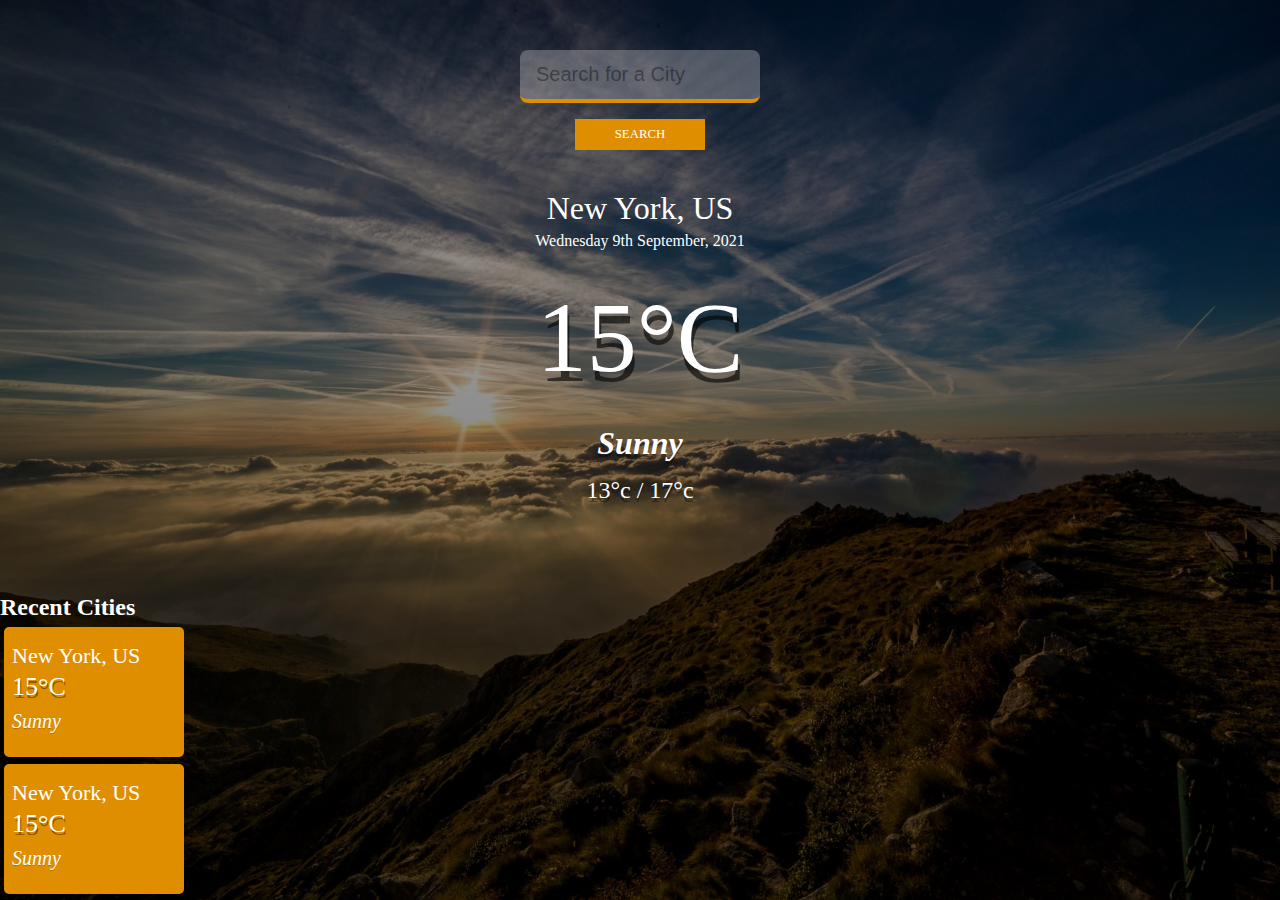
==== index.html @ bbfe659c "initial setup" ====
<!DOCTYPE html>
<html lang="en">
<head>
    <meta charset="UTF-8">
    <meta name="viewport" content="width=device-width, initial-scale=1.0, maximum-scale=1, user-scalable=no">
    <meta http-equiv="X-UA-Compatible" content="ie=edge">
    <link rel="stylesheet" href="https://stackpath.bootstrapcdn.com/bootstrap/4.5.0/css/bootstrap.min.css" integrity="sha384-9aIt2nRpC12Uk9gS9baDl411NQApFmC26EwAOH8WgZl5MYYxFfc+NcPb1dKGj7Sk" crossorigin="anonymous">
    <link rel="stylesheet" href="css/style.css"/>
    <!-- <script src="https://cdnjs.cloudflare.com/ajax/libs/materialize/1.0.0/js/materialize.min.js"></script> -->
    <!-- <link rel="manifest" href="manifest.webmanifest"> -->
    <title>Gidi Weather</title>
</head>
<body>
  <div class="app-wrap">
    <header class="container">
      <input type="text" class="search-box" autocomplete="off" placeholder="Search for a City" aria-placeholder="Search for a City">
      <input type="button" value="Search" class="btn btn-submit">
    </header>
    <main>
      <section class="location container">
        <div class="city">New York, US</div>
        <div class="date">Wednesday 9th September, 2021</div>
      </section>
      <div class="current">
        <div class="temp">15<span>°C</span></div>
        <div class="weather">Sunny</div>
        <div class="hi-low">13°c / 17°c</div>
      </div>
    </main>

    <footer>
      <section class="history container">
        <h2>Recent Cities</h2>
        <div class="row">
          <div class="card col-sm-4">
            <div class="city">New York, US</div>
            <div class="current">
              <div class="temp">15<span>°C</span></div>
              <div class="weather">Sunny</div>
            </div>
          </div>

            <div class="card col-sm-4">
              <div class="city">New York, US</div>
              <div class="current">
                <div class="temp">15<span>°C</span></div>
                <div class="weather">Sunny</div>
              </div>
          </div>
      </section>
    </footer>
  </div>
 
</body>
<script src="https://cdnjs.cloudflare.com/ajax/libs/jquery/3.5.1/jquery.min.js"></script>
<script src="https://cdn.jsdelivr.net/npm/popper.js@1.16.0/dist/umd/popper.min.js" integrity="sha384-Q6E9RHvbIyZFJoft+2mJbHaEWldlvI9IOYy5n3zV9zzTtmI3UksdQRVvoxMfooAo" crossorigin="anonymous"></script>
<script src="https://stackpath.bootstrapcdn.com/bootstrap/4.5.0/js/bootstrap.min.js" integrity="sha384-OgVRvuATP1z7JjHLkuOU7Xw704+h835Lr+6QL9UvYjZE3Ipu6Tp75j7Bh/kR0JKI" crossorigin="anonymous"></script>
<script src="js/app.js"></script>
</html>
---- css/style.css ----
*{
    margin: 0;
    padding: 0;
    box-sizing: border-box;
  }
  
body {
    font-family: 'montserrat', 'sans-serif';
    background-image: url('../img/dawn-img.jpeg');
    background-size: cover;
    background-position: top center;
}

.app-wrap {
    display: flex;
    flex-direction: column;
    min-height: 100vh;
    background-image: linear-gradient(to bottom, rgba(0,0,0,0.3), rgba(0,0,0,0.6));
    color: #FFF;
}

header {
    display: flex;
    flex-direction: column;
    justify-content: center;
    align-items: center;
    padding: 50px 15px 15px;
}

header input[type="text"] {
    width: 100%;
    max-width: 240px;
    padding: .8rem 1rem;
    margin-bottom: 1rem;
    border: none;
    outline: none;
    background-color: rgba(225, 225, 225, 0.3);
    border-radius: 8px;
    border-bottom: 4px solid #df8e00;
    color: #313131;
    font-size: 20px;
    font-weight: 300;
    transition: 0.2s ease-out;
}

header input[type="text"]:focus {
    background-color: rgba(225, 225, 225, 0.6);
}

header input[type="text"]::placeholder {
    color: rgba(0, 0, 0, 0.4);
}

header input[type="button"] {
    background-color: #df8e00;
    color: #FFF;
    padding: .5rem 2.5rem;
    border: 0;
    text-transform: uppercase;
    font-size: .8rem;
    font-family: inherit;
}
main {
    flex: 1 1 100%;
    padding: 25px 25px 50px;
    display: flex;
    flex-direction: column;
    align-items: center;
    text-align: center;
}

.location .city {
    font-size: 32px;
    font-weight: 500;
    margin-bottom: 5px;
}

.location .date {
    font-size: 16px;
}

.current .temp {
    font-size: 100px;
    font-weight: 500;
    margin: 30px 0px;
    text-shadow: 2px 10px rgba(0, 0, 0, 0.6);
}

.current .temp span {
    font-weight: 500;
}

.current .weather {
    font-size: 32px;
    font-weight: 700;
    font-style: italic;
    margin-bottom: 15px;
    text-shadow: 0px 3px rgba(0, 0, 0, 0.4);
}

.current .hi-low {
    font-size: 24px;
    font-weight: 500;
    text-shadow: 0px 4px rgba(0, 0, 0, 0.4);
}

/* .row {
    display: flex;
    flex-direction: row;
} */

.card {
    background-color: #df8e00;
    width: 100%;
    max-width: 180px;
    padding: 1rem .5rem;
    margin: .4rem .25rem;
    border-radius: 5px;
}

.card .city {
    font-size: 22px;
    font-weight: 200;
    margin-bottom: 3px;
}

.card .temp {
    font-size: 26px;
    font-weight: 300;
    margin: 0 0 3px 0;
    text-shadow: 1px 3px rgba(0, 0, 0, 0.4);  
}

.card .weather {
    font-size: 20px;
    font-weight: 500;
    font-style: italic;
    margin: 8px 0;
    text-shadow: 0px 1px rgba(0, 0, 0, 0.2);
}
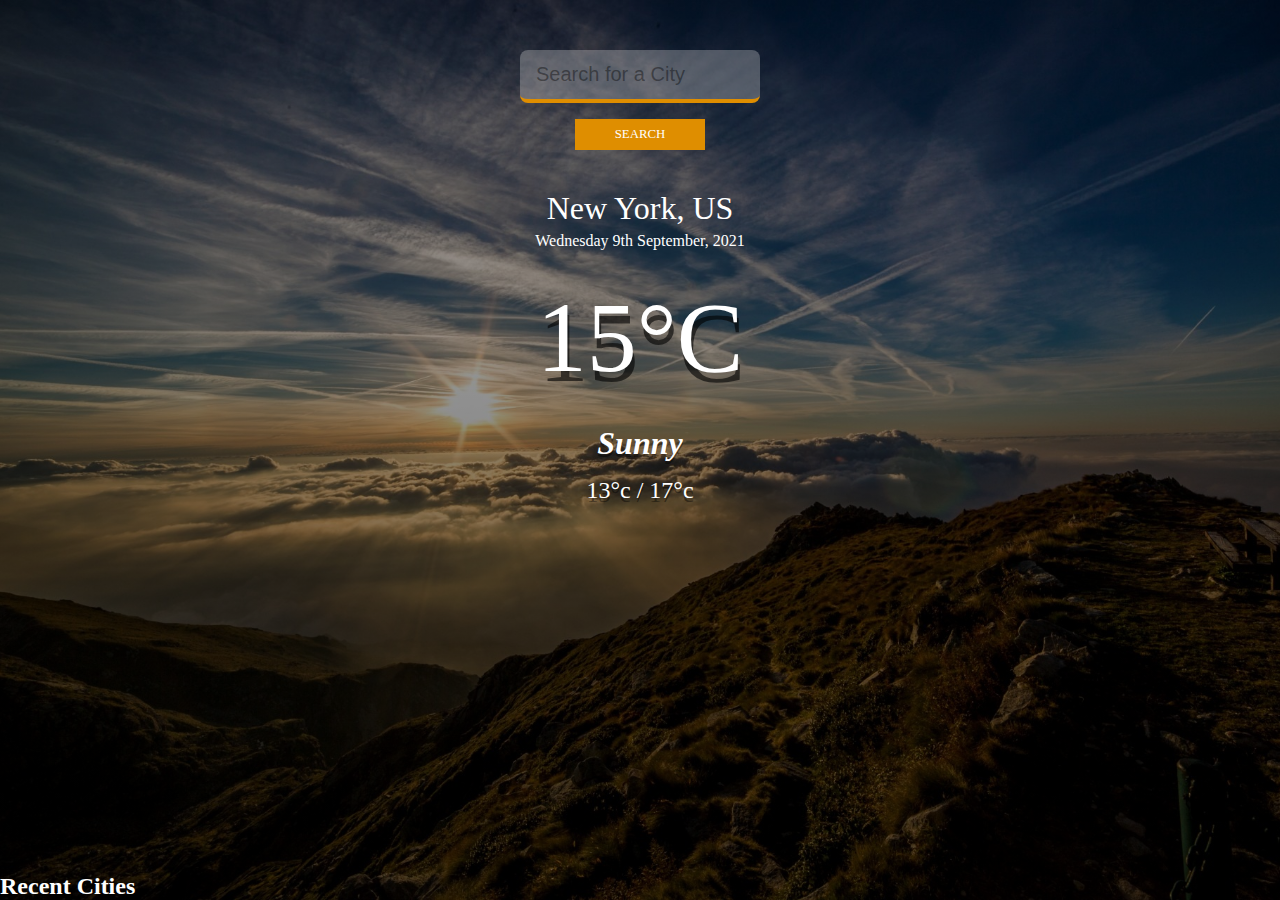
==== commit c8e71a25: "localstorage set up" ====
--- a/index.html
+++ b/index.html
@@ -31,21 +31,21 @@
     <footer>
       <section class="history container">
         <h2>Recent Cities</h2>
-        <div class="row">
-          <div class="card col-sm-4">
+        <div class="row" id="searchHistory">
+          <!-- <div class="card col-sm-4">
             <div class="city">New York, US</div>
             <div class="current">
               <div class="temp">15<span>°C</span></div>
               <div class="weather">Sunny</div>
             </div>
-          </div>
+          </div> -->
 
-            <div class="card col-sm-4">
+            <!-- <div class="card col-sm-4">
               <div class="city">New York, US</div>
               <div class="current">
                 <div class="temp">15<span>°C</span></div>
                 <div class="weather">Sunny</div>
-              </div>
+              </div> -->
           </div>
       </section>
     </footer>
@@ -55,5 +55,5 @@
 <script src="https://cdnjs.cloudflare.com/ajax/libs/jquery/3.5.1/jquery.min.js"></script>
 <script src="https://cdn.jsdelivr.net/npm/popper.js@1.16.0/dist/umd/popper.min.js" integrity="sha384-Q6E9RHvbIyZFJoft+2mJbHaEWldlvI9IOYy5n3zV9zzTtmI3UksdQRVvoxMfooAo" crossorigin="anonymous"></script>
 <script src="https://stackpath.bootstrapcdn.com/bootstrap/4.5.0/js/bootstrap.min.js" integrity="sha384-OgVRvuATP1z7JjHLkuOU7Xw704+h835Lr+6QL9UvYjZE3Ipu6Tp75j7Bh/kR0JKI" crossorigin="anonymous"></script>
-<script src="js/app.js"></script>
+<script src="js/wapp.js"></script>
 </html>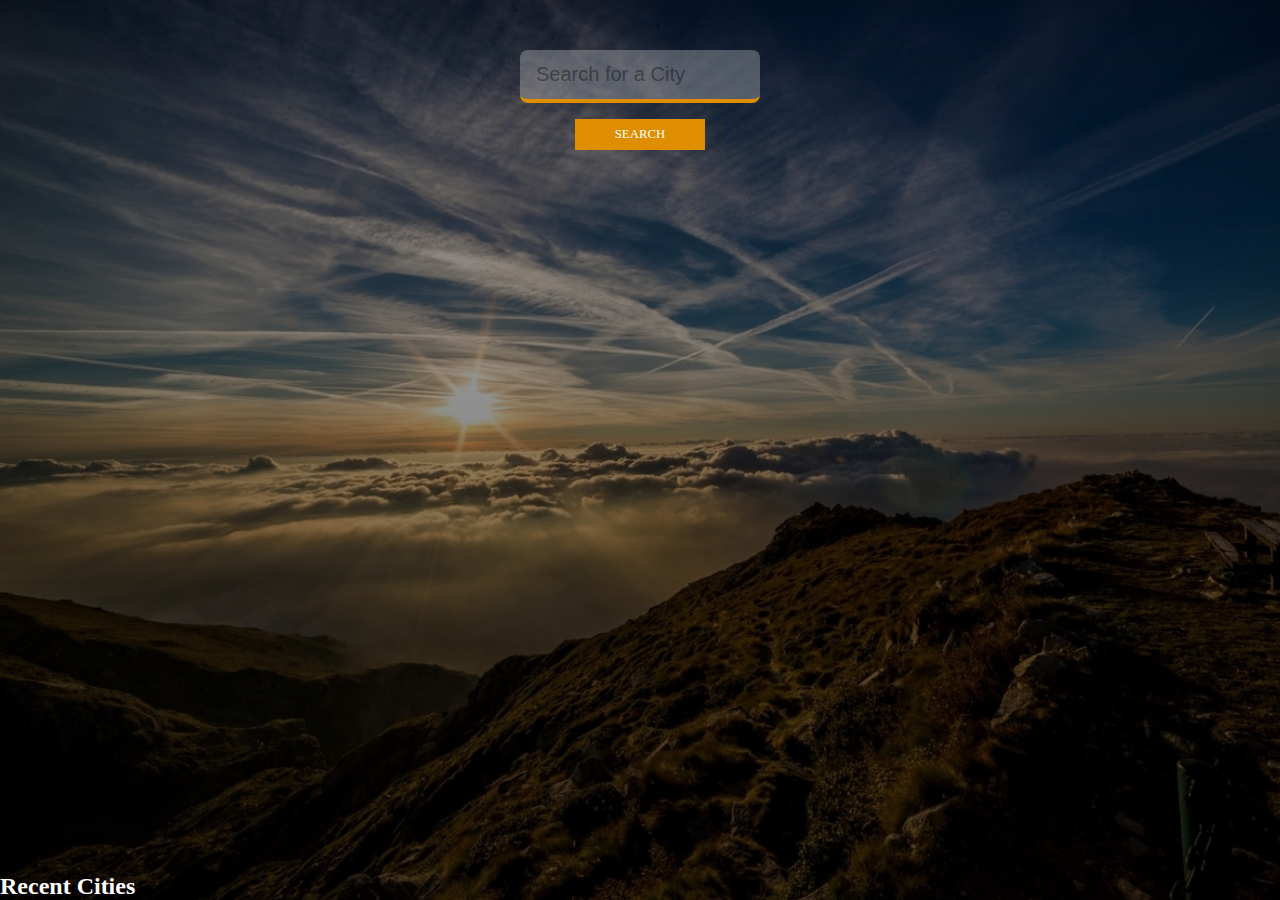
==== commit e170718e: "service worker configured" ====
--- a/index.html
+++ b/index.html
@@ -2,12 +2,20 @@
 <html lang="en">
 <head>
     <meta charset="UTF-8">
-    <meta name="viewport" content="width=device-width, initial-scale=1.0, maximum-scale=1, user-scalable=no">
+    <meta name="viewport" content="width=device-width, initial-scale=1.0, maximum-scale=5">
     <meta http-equiv="X-UA-Compatible" content="ie=edge">
     <link rel="stylesheet" href="https://stackpath.bootstrapcdn.com/bootstrap/4.5.0/css/bootstrap.min.css" integrity="sha384-9aIt2nRpC12Uk9gS9baDl411NQApFmC26EwAOH8WgZl5MYYxFfc+NcPb1dKGj7Sk" crossorigin="anonymous">
+    <meta name="theme-color" content="#FFE9D2">
+    <meta name="description" content="A simple weather app to help you keep track of your favorite cities' forecasts">
+    <link rel="apple-touch-icon" sizes="180x180" href="img/icons/icon-180x180.png">
+    <link rel="icon" type="image/png" sizes="32x32" href="/img/icons/icon-32x32.png">
+    <link rel="icon" type="image/png" sizes="16x16" href="/img/icons/icon-16x16.png">
+    <link rel="icon" type="image/png" sizes="96x96" href="/img/icons/icon-96x96.png">
+
     <link rel="stylesheet" href="css/style.css"/>
+
     <!-- <script src="https://cdnjs.cloudflare.com/ajax/libs/materialize/1.0.0/js/materialize.min.js"></script> -->
-    <!-- <link rel="manifest" href="manifest.webmanifest"> -->
+    <link rel="manifest" href="manifest.webmanifest">
     <title>Gidi Weather</title>
 </head>
 <body>
@@ -18,13 +26,13 @@
     </header>
     <main>
       <section class="location container">
-        <div class="city">New York, US</div>
-        <div class="date">Wednesday 9th September, 2021</div>
+        <div class="city"></div>
+        <div class="date"></div>
       </section>
       <div class="current">
-        <div class="temp">15<span>°C</span></div>
-        <div class="weather">Sunny</div>
-        <div class="hi-low">13°c / 17°c</div>
+        <div class="temp"></div>
+        <div class="weather"></div>
+        <div class="hi-low"></div>
       </div>
     </main>
 
@@ -32,20 +40,6 @@
       <section class="history container">
         <h2>Recent Cities</h2>
         <div class="row" id="searchHistory">
-          <!-- <div class="card col-sm-4">
-            <div class="city">New York, US</div>
-            <div class="current">
-              <div class="temp">15<span>°C</span></div>
-              <div class="weather">Sunny</div>
-            </div>
-          </div> -->
-
-            <!-- <div class="card col-sm-4">
-              <div class="city">New York, US</div>
-              <div class="current">
-                <div class="temp">15<span>°C</span></div>
-                <div class="weather">Sunny</div>
-              </div> -->
           </div>
       </section>
     </footer>
@@ -55,5 +49,5 @@
 <script src="https://cdnjs.cloudflare.com/ajax/libs/jquery/3.5.1/jquery.min.js"></script>
 <script src="https://cdn.jsdelivr.net/npm/popper.js@1.16.0/dist/umd/popper.min.js" integrity="sha384-Q6E9RHvbIyZFJoft+2mJbHaEWldlvI9IOYy5n3zV9zzTtmI3UksdQRVvoxMfooAo" crossorigin="anonymous"></script>
 <script src="https://stackpath.bootstrapcdn.com/bootstrap/4.5.0/js/bootstrap.min.js" integrity="sha384-OgVRvuATP1z7JjHLkuOU7Xw704+h835Lr+6QL9UvYjZE3Ipu6Tp75j7Bh/kR0JKI" crossorigin="anonymous"></script>
-<script src="js/wapp.js"></script>
+<script src="js/app.js"></script>
 </html>--- a/css/style.css
+++ b/css/style.css
@@ -7,7 +7,7 @@
   
 body {
     font-family: 'montserrat', 'sans-serif';
-    background-image: url('../img/dawn-img.jpeg');
+    background-image: url('../img/dawn-img.jpg');
     background-size: cover;
     background-position: top center;
 }
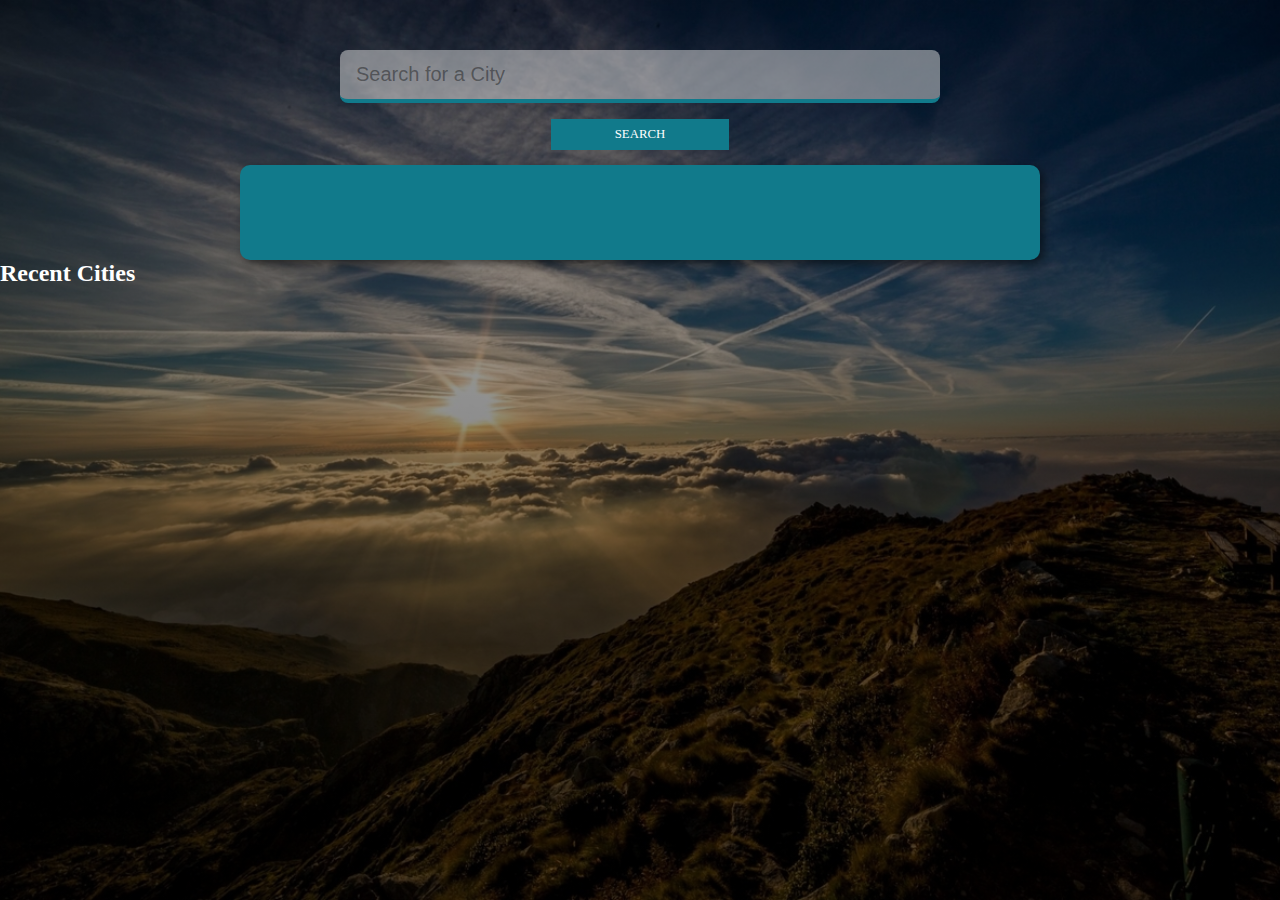
==== commit 449cbfa4: "back to the roots" ====
--- a/index.html
+++ b/index.html
@@ -5,7 +5,7 @@
     <meta name="viewport" content="width=device-width, initial-scale=1.0, maximum-scale=5">
     <meta http-equiv="X-UA-Compatible" content="ie=edge">
     <link rel="stylesheet" href="https://stackpath.bootstrapcdn.com/bootstrap/4.5.0/css/bootstrap.min.css" integrity="sha384-9aIt2nRpC12Uk9gS9baDl411NQApFmC26EwAOH8WgZl5MYYxFfc+NcPb1dKGj7Sk" crossorigin="anonymous">
-    <meta name="theme-color" content="#FFE9D2">
+    <meta name="theme-color" content="#117a8b">
     <meta name="description" content="A simple weather app to help you keep track of your favorite cities' forecasts">
     <link rel="apple-touch-icon" sizes="180x180" href="img/icons/icon-180x180.png">
     <link rel="icon" type="image/png" sizes="32x32" href="/img/icons/icon-32x32.png">
@@ -25,15 +25,17 @@
       <input type="button" value="Search" class="btn btn-submit">
     </header>
     <main>
-      <section class="location container">
-        <div class="city"></div>
-        <div class="date"></div>
+      <section class="weather-data container">
+        <div class="location">
+          <div class="city"></div>
+          <div class="date"></div>
+        </div>  
+        <div class="current">
+          <div class="temp"></div>
+          <div class="weather"></div>
+          <div class="hi-low"></div>
+        </div>
       </section>
-      <div class="current">
-        <div class="temp"></div>
-        <div class="weather"></div>
-        <div class="hi-low"></div>
-      </div>
     </main>
 
     <footer>
--- a/css/style.css
+++ b/css/style.css
@@ -30,14 +30,14 @@
 
 header input[type="text"] {
     width: 100%;
-    max-width: 240px;
+    max-width: 600px;
     padding: .8rem 1rem;
     margin-bottom: 1rem;
     border: none;
     outline: none;
-    background-color: rgba(225, 225, 225, 0.3);
+    background-color: rgba(225, 225, 225, 0.5);
     border-radius: 8px;
-    border-bottom: 4px solid #df8e00;
+    border-bottom: 4px solid #117a8b;
     color: #313131;
     font-size: 20px;
     font-weight: 300;
@@ -45,7 +45,7 @@
 }
 
 header input[type="text"]:focus {
-    background-color: rgba(225, 225, 225, 0.6);
+    background-color: rgba(225, 225, 225, 0.8);
 }
 
 header input[type="text"]::placeholder {
@@ -53,21 +53,27 @@
 }
 
 header input[type="button"] {
-    background-color: #df8e00;
+    background-color: #117a8b;
     color: #FFF;
-    padding: .5rem 2.5rem;
+    padding: .5rem 4rem;
     border: 0;
     text-transform: uppercase;
     font-size: .8rem;
     font-family: inherit;
 }
-main {
+.weather-data {
     flex: 1 1 100%;
     padding: 25px 25px 50px;
+    margin: 0 auto;
+    width: 80%;
+    max-width: 800px;
     display: flex;
     flex-direction: column;
     align-items: center;
     text-align: center;
+    background-color: #117a8b;
+    box-shadow: 4px 4px 8px rgb(0, 0, 0, 0.5);
+    border-radius: 10px;
 }
 
 .location .city {
@@ -81,9 +87,9 @@
 }
 
 .current .temp {
-    font-size: 100px;
+    font-size: 7.5rem;
     font-weight: 500;
-    margin: 30px 0px;
+    margin: .5rem 0;
     text-shadow: 2px 10px rgba(0, 0, 0, 0.6);
 }
 
@@ -111,12 +117,13 @@
 } */
 
 .card {
-    background-color: #df8e00;
-    width: 100%;
-    max-width: 180px;
+    background-color: #117a8b;
+    width: 85%;
+    max-width: 10rem;
     padding: 1rem .5rem;
     margin: .4rem .25rem;
     border-radius: 5px;
+    box-shadow: 4px 4px 8px rgb(0, 0, 0, 0.5);
 }
 
 .card .city {
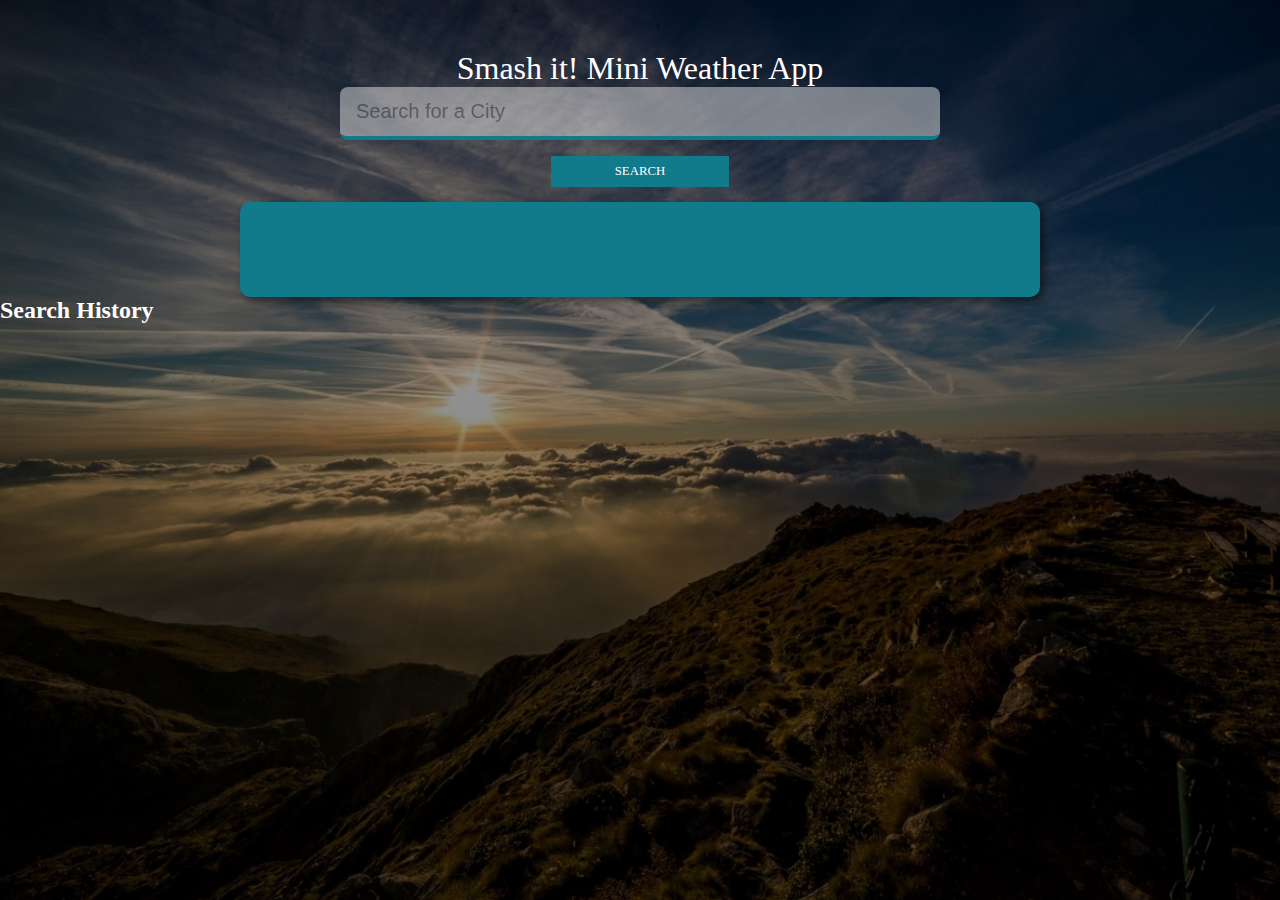
==== commit 33e71549: "label added" ====
--- a/index.html
+++ b/index.html
@@ -21,11 +21,12 @@
 <body>
   <div class="app-wrap">
     <header class="container">
-      <input type="text" class="search-box" autocomplete="off" placeholder="Search for a City" aria-placeholder="Search for a City">
+      <label for="search-box">Smash it! Mini Weather App </label>
+      <input type="text" name="search-box" class="search-box" autocomplete="off" placeholder="Search for a City" aria-placeholder="Search for a City">
       <input type="button" value="Search" class="btn btn-submit">
     </header>
     <main>
-      <section class="weather-data container">
+      <section class="weather-data container my-3">
         <div class="location">
           <div class="city"></div>
           <div class="date"></div>
@@ -39,9 +40,9 @@
     </main>
 
     <footer>
-      <section class="history container">
-        <h2>Recent Cities</h2>
-        <div class="row" id="searchHistory">
+      <section class="history container my-5">
+        <h2>Search History</h2>
+        <div class="row my-3" id="searchHistory">
           </div>
       </section>
     </footer>
--- a/css/style.css
+++ b/css/style.css
@@ -26,6 +26,11 @@
     justify-content: center;
     align-items: center;
     padding: 50px 15px 15px;
+}
+
+header label {
+    font-size: 2rem;
+    text-align: center;
 }
 
 header input[type="text"] {
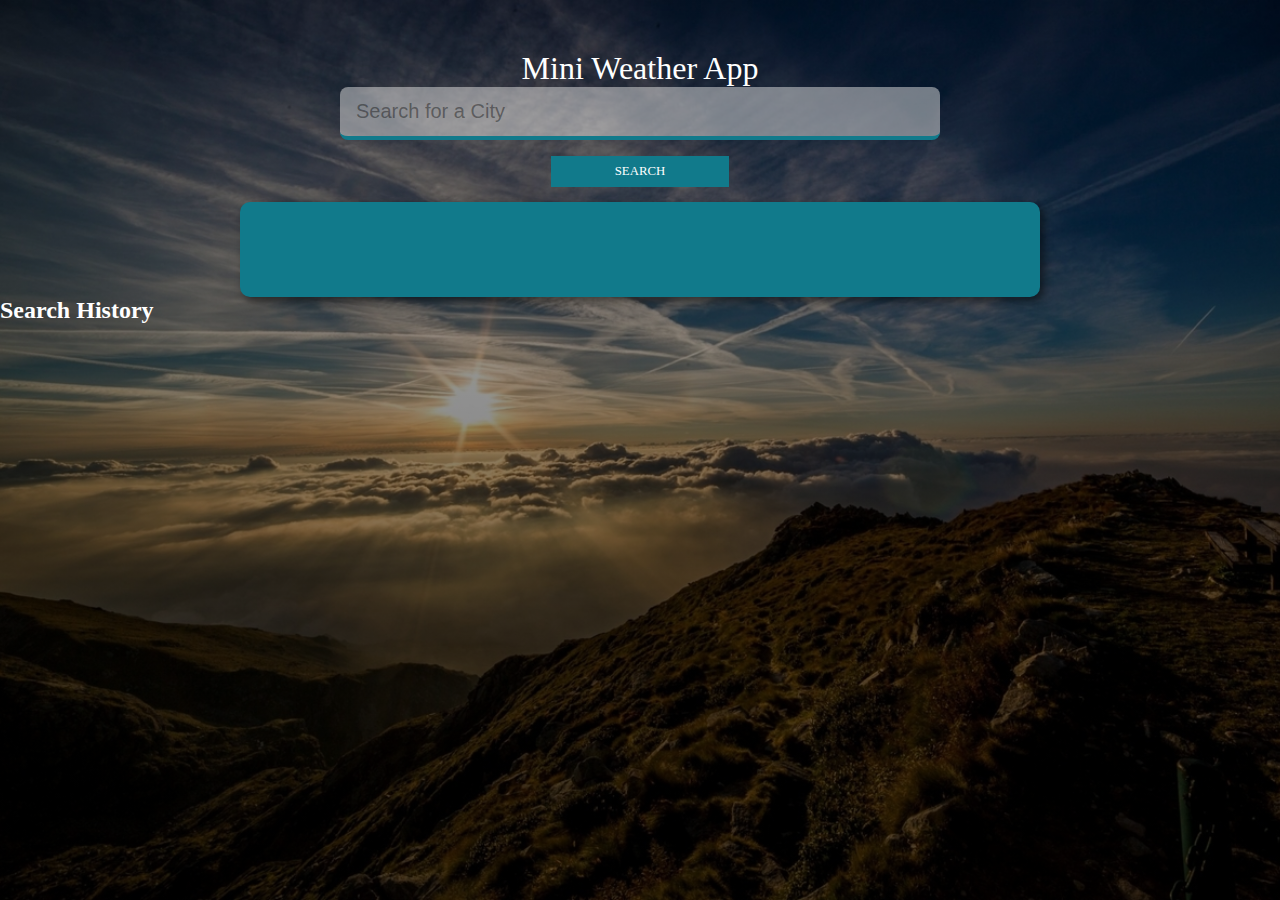
==== commit 8d2aeaeb: "accessibility bug fix" ====
--- a/index.html
+++ b/index.html
@@ -8,9 +8,9 @@
     <meta name="theme-color" content="#117a8b">
     <meta name="description" content="A simple weather app to help you keep track of your favorite cities' forecasts">
     <link rel="apple-touch-icon" sizes="180x180" href="img/icons/icon-180x180.png">
-    <link rel="icon" type="image/png" sizes="32x32" href="/img/icons/icon-32x32.png">
-    <link rel="icon" type="image/png" sizes="16x16" href="/img/icons/icon-16x16.png">
-    <link rel="icon" type="image/png" sizes="96x96" href="/img/icons/icon-96x96.png">
+    <link rel="icon" type="image/png" sizes="32x32" href="img/icons/icon-32x32.png">
+    <link rel="icon" type="image/png" sizes="16x16" href="img/icons/icon-16x16.png">
+    <link rel="icon" type="image/png" sizes="96x96" href="img/icons/icon-96x96.png">
 
     <link rel="stylesheet" href="css/style.css"/>
 
@@ -21,8 +21,8 @@
 <body>
   <div class="app-wrap">
     <header class="container">
-      <label for="search-box">Smash it! Mini Weather App </label>
-      <input type="text" name="search-box" class="search-box" autocomplete="off" placeholder="Search for a City" aria-placeholder="Search for a City">
+      <label for="search-box" class="mb-3">Mini Weather App </label>
+      <input type="text" id="search-box" class="search-box" autocomplete="off" placeholder="Search for a City" aria-placeholder="Search for a City">
       <input type="button" value="Search" class="btn btn-submit">
     </header>
     <main>
